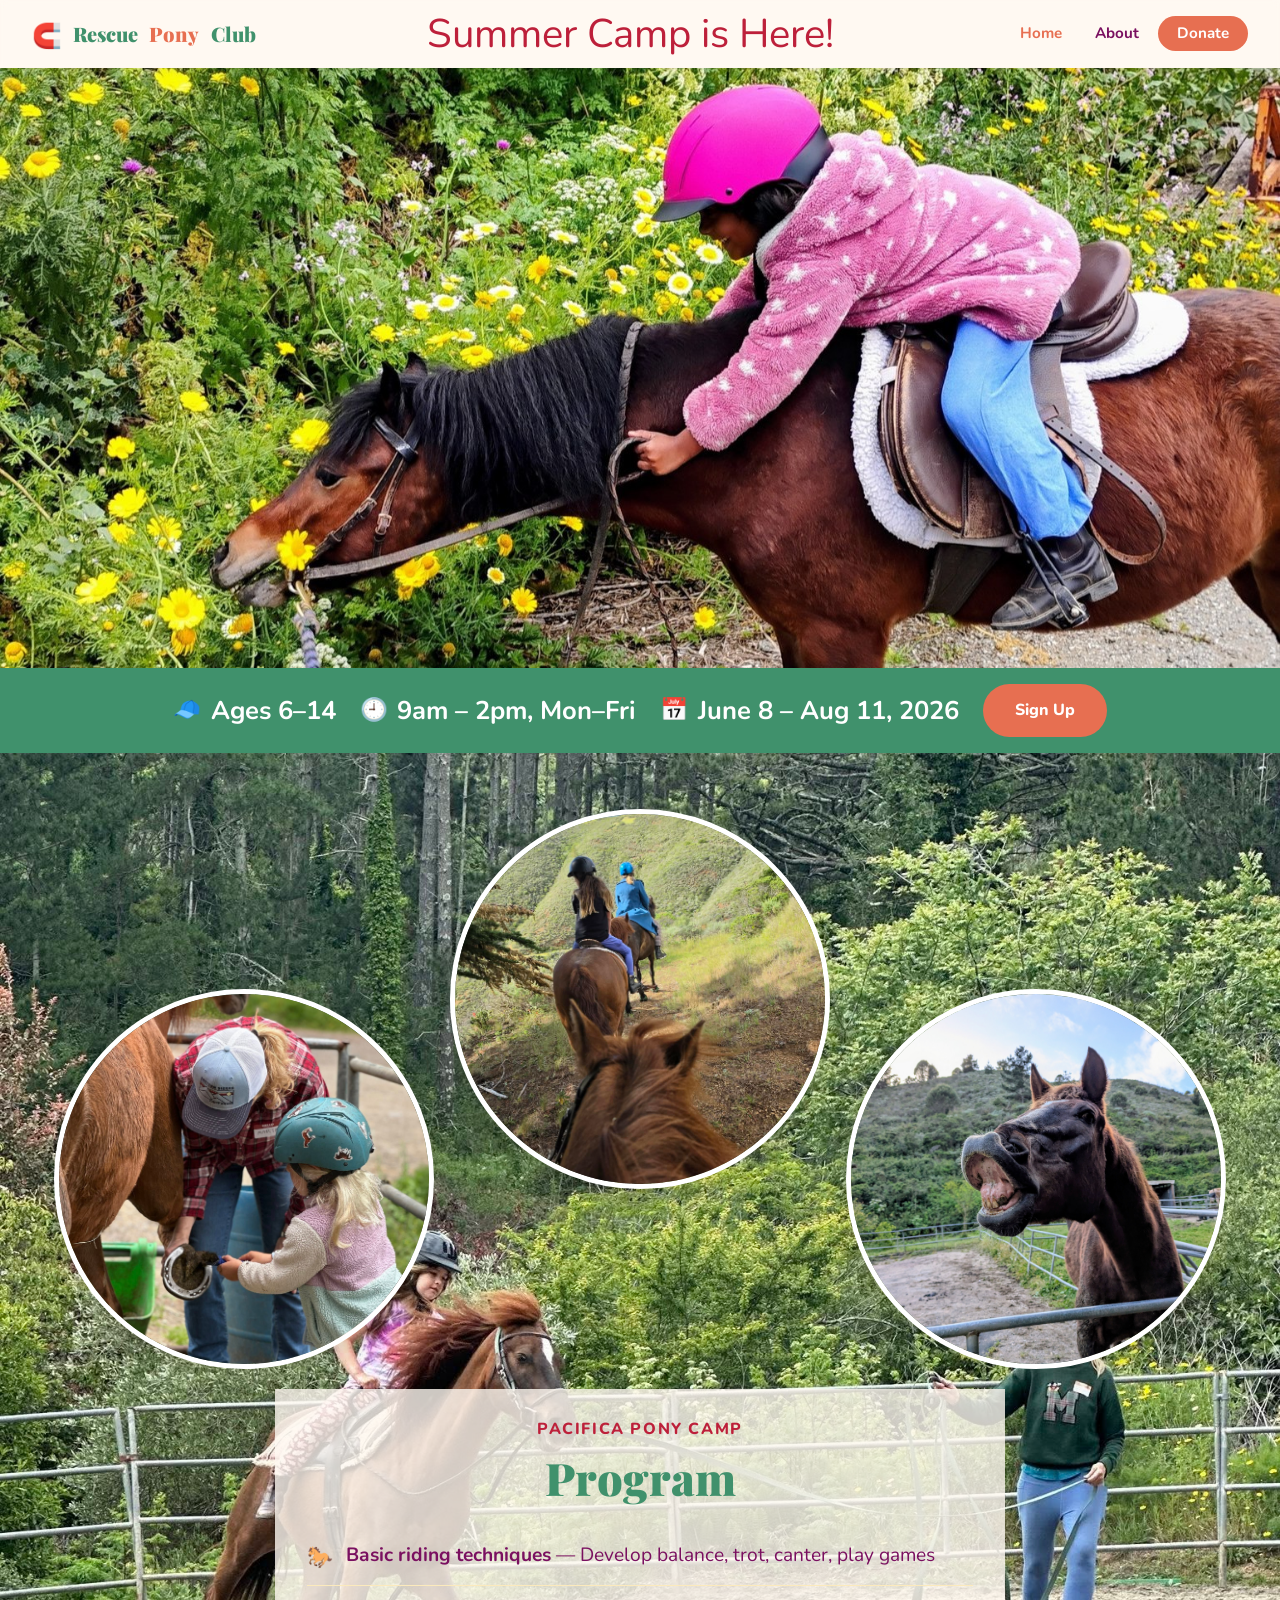
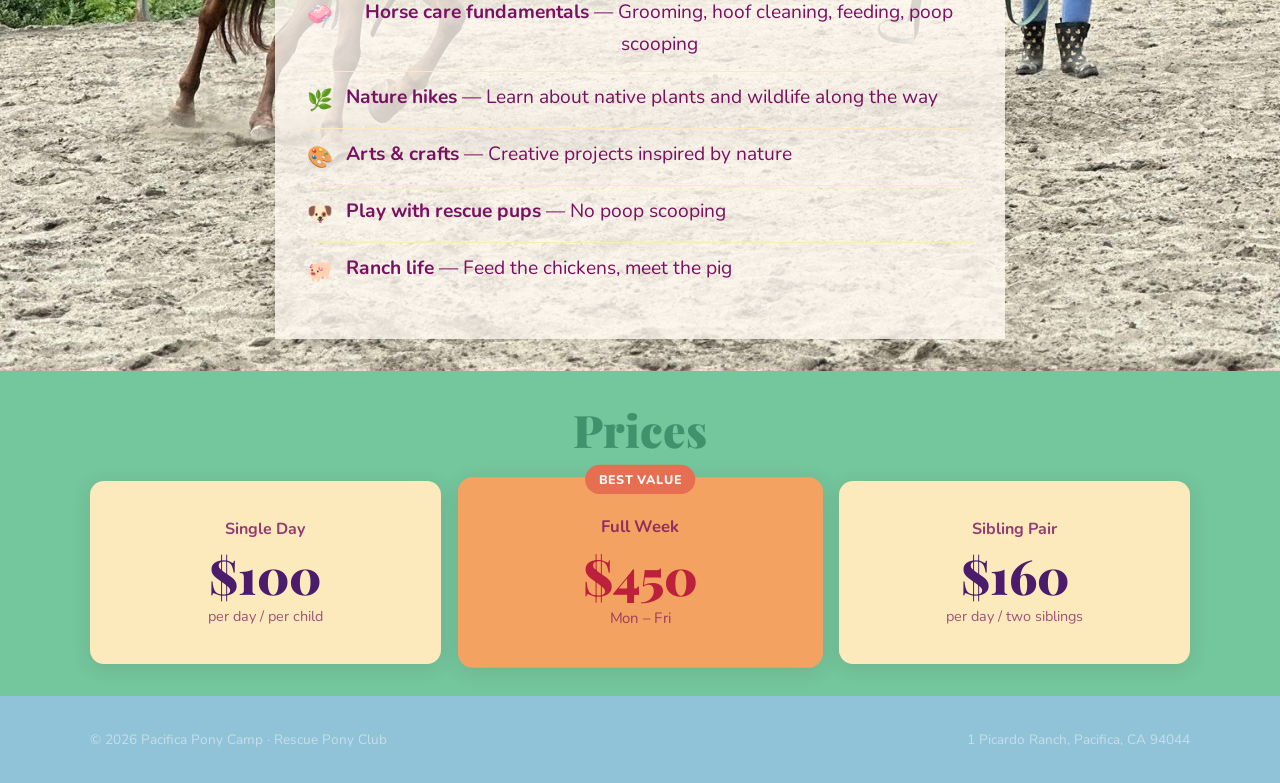
==== index.html @ 06ee873b "Initial commit — Pacifica Pony Camp 2026 website Static site with home, about, and sign-up pages. In" ====
<!DOCTYPE html>
<html lang="en">
<head>
  <meta charset="UTF-8" />
  <meta name="viewport" content="width=device-width, initial-scale=1.0" />
  <title>Pacifica Pony Camp — Summer 2026</title>
  <meta name="description" content="Pacifica Pony Camp offers weekly and daily summer horse camp for children ages 6–14 in Pacifica, CA. Riding, horse care, nature hikes, and ranch life. June 8 – August 11, 2026." />
  <link rel="icon" href="data:image/svg+xml,<svg xmlns='http://www.w3.org/2000/svg' viewBox='0 0 100 100'><text y='.9em' font-size='90'>🐴</text></svg>" />
  <link rel="stylesheet" href="css/styles.css" />
  <script type="application/ld+json">
  {
    "@context": "https://schema.org",
    "@type": "LocalBusiness",
    "name": "Pacifica Pony Camp",
    "description": "Summer horse camp for children ages 6–14 in Pacifica, CA. Riding, horse care, nature hikes, and ranch life. June–August 2026.",
    "telephone": "+14152613433",
    "email": "venablena@gmail.com",
    "priceRange": "$100–$450",
    "address": {
      "@type": "PostalAddress",
      "streetAddress": "1 Picardo Ranch",
      "addressLocality": "Pacifica",
      "addressRegion": "CA",
      "postalCode": "94044",
      "addressCountry": "US"
    },
    "openingHoursSpecification": {
      "@type": "OpeningHoursSpecification",
      "dayOfWeek": ["Monday","Tuesday","Wednesday","Thursday","Friday"],
      "opens": "09:00",
      "closes": "14:00"
    },
    "sameAs": "https://www.facebook.com/groups/rescueponyclub"
  }
  </script>
</head>
<body>

<!-- ── Navigation ── -->
<nav id="navbar">
  <a href="index.html" class="nav-logo">
    <span class="horseshoe">🧲</span>Rescue <span>Pony</span> Club
  </a>
  <span class="nav-tagline">Summer Camp is Here!</span>
  <button class="nav-toggle" id="navToggle" aria-label="Toggle menu">
    <span></span><span></span><span></span>
  </button>
  <ul class="nav-links" id="navLinks">
    <li><a href="index.html" class="active">Home</a></li>
    <li><a href="about.html">About</a></li>
    <li><a href="donations.html" class="btn-nav">Donate</a></li>
  </ul>
</nav>

<div class="minka-bg"></div>

<!-- ── Quick Info Bar ── -->
<div class="info-bar">
  <div class="info-bar-grid">
    <div class="info-item"><span class="info-icon">🧢</span> Ages 6–14</div>
    <div class="info-item"><span class="info-icon">🕘</span> 9am – 2pm, Mon–Fri</div>
    <div class="info-item"><span class="info-icon">📅</span> June 8 – Aug 11, 2026</div>
    <a href="signup.html" class="btn btn-primary">Sign Up</a>
  </div>
</div>

<div class="hero-bg">
  <!-- ── Photo Gallery ── -->
  <section>
    <div class="container">
      <h1 class="sr-only">Pacifica Pony Camp — Summer Horse Camp in Pacifica, CA</h1>
      <div class="arc-grid">
        <img src="images/hoofs_pony.jpg" alt="Child learning horse hoof care with instructor" class="bubble-img" />
        <img src="images/ponies_behind.jpg" alt="Trail ride through Pacifica hills" class="bubble-img" />
        <img src="images/silly_pony.jpg" alt="A friendly pony says hello" class="bubble-img" />
      </div>
    </div>
  </section>


  <!-- ── Program ── -->
  <section class="program-section" id="program">
    <div class="container">
        <span class="section-label">Pacifica Pony Camp</span>
        <h2 class="section-title">Program</h2>
        <ul class="activity-list">
          <li><span class="lic">🐎</span> <div><strong>Basic riding techniques</strong> — Develop balance, trot, canter, play games</div></li>
          <li><span class="lic">🧼</span> <div><strong>Horse care fundamentals</strong> — Grooming, hoof cleaning, feeding, poop scooping</div></li>
          <li><span class="lic">🌿</span> <div><strong>Nature hikes</strong> — Learn about native plants and wildlife along the way</div></li>
          <li><span class="lic">🎨</span> <div><strong>Arts &amp; crafts</strong> — Creative projects inspired by nature</div></li>
          <li><span class="lic">🐶</span> <div><strong>Play with rescue pups</strong> — No poop scooping</div></li>
          <li><span class="lic">🐖</span> <div><strong>Ranch life </strong> — Feed the chickens, meet the pig</div></li>
        </ul>
    </div>
  </section>
  </div>

</div>

<!-- ── Pricing ── -->
<section class="pricing-section" id="pricing">
  <div class="container">
    <div class="text-center">
      <h2 class="section-title">Prices</h2>
        <div class="pricing-grid">
          <a href="signup.html" class="price-card">
            <div class="price-label">Single Day</div>
            <div class="price-amount">$100</div>
            <div class="price-period">per day / per child</div>
          </a>
          <a href="signup.html" class="price-card featured">
            <div class="price-badge">Best Value</div>
            <div class="price-label">Full Week</div>
            <div class="price-amount">$450</div>
            <div class="price-period">Mon – Fri</div>
          </a>
          <a href="signup.html" class="price-card">
            <div class="price-label">Sibling Pair</div>
            <div class="price-amount">$160</div>
            <div class="price-period">per day / two siblings</div>
          </a>
        </div>
    </div>
  </div>
</section>

<!-- ── Footer ── -->
<footer>
  <div class="footer-bottom">
    <span>© 2026 Pacifica Pony Camp · Rescue Pony Club</span>
    <span>1 Picardo Ranch, Pacifica, CA 94044</span>
  </div>
</footer>

<script>
  const toggle = document.getElementById('navToggle');
  const links  = document.getElementById('navLinks');
  toggle.addEventListener('click', () => links.classList.toggle('open'));
</script>
<script src="js/donate-modal.js"></script>

</body>
</html>
---- css/styles.css ----
@import url('https://fonts.googleapis.com/css2?family=Playfair+Display:wght@400;700;900&family=Nunito:wght@400;600;700;800&display=swap');

/* ── Variables ── */
:root {
  --blue-dark: #232c80;
  --green-dark:   #4A1C6B;
  --green-mid:    #40916C;
  --green-light:  #74C69D;
  --gold:         #F4A261;
  --gold-light:   #FCEABC;
  --coral:        #E76F51;
  --cream:        #FFF9F2;
  --brown-dark:   #7A1060;
  --brown-mid:    #bd203a;
  --sky:          #90C2D8;
  --white:        #FFFFFF;
  --shadow:       0 4px 20px rgba(61,43,31,.12);
  --radius:       14px;
  --transition:   .25s ease;
}

/* ── Screen-reader only (visually hidden H1 for SEO) ── */
.sr-only {
  position: absolute;
  width: 1px; height: 1px;
  padding: 0; margin: -1px;
  overflow: hidden;
  clip: rect(0,0,0,0);
  white-space: nowrap;
  border: 0;
}

/* ── Reset ── */
*, *::before, *::after { box-sizing: border-box; margin: 0; padding: 0; }
html { scroll-behavior: smooth; }
body {
  font-family: 'Nunito', sans-serif;
  background: var(--cream);
  color: var(--brown-dark);
  line-height: 1.7;
}
img { display: block; max-width: 100%; }
a { color: inherit; text-decoration: none; }

/* ── Nav ── */
nav {
  position: fixed;
  top: 0; left: 0; right: 0;
  z-index: 100;
  backdrop-filter: blur(3px);
  padding: 0 2rem;
  display: flex;
  align-items: center;
  justify-content: space-between;
  height: 68px;
  box-shadow: 0 2px 12px rgba(61,43,31,.08);
}
.nav-logo {
  display: flex;
  align-items: center;
  gap: .7rem;
  font-family: 'Playfair Display', serif;
  font-weight: 900;
  font-size: 1.25rem;
  color: var(--green-mid);
  white-space: nowrap;
}
.nav-logo span { color: var(--coral); }
.nav-logo .horseshoe { font-size: 1.5rem; }
.nav-links {
  display: flex;
  gap: .25rem;
  list-style: none;
  align-items: center;
}
.nav-links a {
  padding: .45rem .9rem;
  border-radius: 8px;
  font-weight: 700;
  font-size: .95rem;
  color: var(--brown-dark);
  transition: background var(--transition), color var(--transition);
}
.nav-links a:hover,
.nav-links a.active {
  color: var(--coral);
}
.nav-links .btn-nav {
  background: var(--coral);
  color: var(--white);
  border-radius: 50px;
  padding: .45rem 1.2rem;
}
.nav-links .btn-nav:hover { background: var(--green-dark); }

.nav-links a.btn {
  padding: .8rem 2rem;
  border-radius: 50px;
  font-size: 1rem;
  font-weight: 800;
}

.nav-tagline {
  font-size: 2.5rem;
  color: var(--brown-mid);
}
@media (max-width: 640px) { .nav-tagline { display: none; } }

/* Mobile nav toggle */
.nav-toggle { display: none; cursor: pointer; flex-direction: column; gap: 5px; background: none; border: none; padding: 4px; }
.nav-toggle span { display: block; width: 26px; height: 3px; background: var(--brown-dark); border-radius: 3px; transition: var(--transition); }

/* ── Buttons ── */
.btn {
  display: inline-block;
  padding: .8rem 2rem;
  border-radius: 50px;
  font-family: 'Nunito', sans-serif;
  font-weight: 800;
  font-size: 1rem;
  cursor: pointer;
  transition: transform var(--transition), box-shadow var(--transition), background var(--transition);
  border: none;
}
.btn:hover { transform: translateY(-2px); box-shadow: 0 8px 24px rgba(0,0,0,.18); }
.btn-primary { background: var(--coral); color: var(--white); }
.btn-primary:hover { background: var(--blue-dark); color: var(--gold); }
.btn-secondary { background: var(--green-dark); color: var(--white); }
.btn-secondary:hover { background: var(--green-mid); }
.btn-outline {
  background: transparent;
  color: var(--white);
  border: 2.5px solid var(--white);
}
.btn-outline:hover { background: var(--white); color: var(--green-dark); }
.btn-gold { background: var(--gold); color: var(--brown-dark); }
.btn-gold:hover { background: #e08c4a; color: var(--white); }

/* ── Section base ── */
section { padding: 2rem; }
.container { max-width: 1100px; margin: 0 auto; }
.section-label {
  display: inline-block;
  color: var(--brown-mid);
  font-weight: 800;
  font-size: 1rem;
  letter-spacing: .1em;
  text-transform: uppercase;
  padding: .35rem .9rem;
  border-radius: 50px;
}
.section-title {
  font-family: 'Playfair Display', serif;
  font-size: clamp(2rem, 4vw, 2.8rem);
  font-weight: 900;
  color: var(--green-mid);
  line-height: 1.2;
  margin-bottom: 1rem;
}
.section-sub {
  font-size: 1.1rem;
  color: var(--brown-mid);
  max-width: 600px;
  margin-bottom: 2.5rem;
}
.text-center { text-align: center; }
.text-center .section-sub { margin-left: auto; margin-right: auto; }

/* ── Bubble Images ── */
.bubble-img {
  width: 220px;
  height: 220px;
  border-radius: 50%;
  object-fit: cover;
  flex-shrink: 0;
  border: 5px solid var(--white);
  box-shadow: 0 8px 28px rgba(61,43,31,.2);
  transition: transform .3s ease, box-shadow .3s ease;
}
.bubble-img:hover {
  transform: scale(1.1);
  box-shadow: 0 16px 40px rgba(61,43,31,.28);
}

/* ── Quick Info Bar ── */
.info-bar {
  background: var(--green-mid);
  color: var(--white);
  padding: 1rem;
}
.info-bar-grid {
  display: flex;
  flex-wrap: wrap;
  gap: 1.5rem;
  justify-content: center;
  align-items: center;
  max-width: 1100px;
  margin: 0 auto;
}
.info-item {
  display: flex;
  align-items: center;
  gap: .6rem;
  font-weight: 700;
  font-size: 1.6rem;
}
.info-icon { font-size: 1.4rem; }

/* ── Feature Cards ── */
.features-grid {
  display: grid;
  grid-template-columns: repeat(auto-fit, minmax(240px, 1fr));
  gap: 1.5rem;
  margin-top: 2.5rem;
}
.feature-card {
  background: var(--white);
  border-radius: var(--radius);
  padding: 2rem 1.5rem;
  box-shadow: var(--shadow);
  border-top: 4px solid var(--green-light);
  transition: transform var(--transition), box-shadow var(--transition);
}
.feature-card:hover { transform: translateY(-6px); box-shadow: 0 12px 36px rgba(61,43,31,.15); }
.feature-icon { font-size: 2.4rem; margin-bottom: 1rem; }
.feature-card h3 {
  font-family: 'Playfair Display', serif;
  font-size: 1.2rem;
  color: var(--green-dark);
  margin-bottom: .5rem;
}
.feature-card p { font-size: .95rem; color: var(--brown-mid); }

/* ── Pricing ── */
.pricing-section { background: var(--green-light); }
.pricing-grid {
  display: grid;
  grid-template-columns: repeat(auto-fit, minmax(220px, 1fr));
  gap: 1.5rem;
  margin-top: 1.5rem;
}
.price-card {
  display: block;
  background: var(--gold-light);
  border-radius: var(--radius);
  padding: 2.2rem 1.8rem;
  text-align: center;
  box-shadow: var(--shadow);
  position: relative;
  transition: transform var(--transition), box-shadow var(--transition);
  cursor: pointer;
}
.price-card:hover { transform: translateY(-4px); box-shadow: 0 12px 36px rgba(61,43,31,.2); }
.price-card.featured {
  background: var(--gold);
  color: var(--brown-dark);
  transform: scale(1.04);
}
.price-card.featured:hover { transform: scale(1.04) translateY(-4px); }
.price-badge {
  position: absolute;
  top: -12px; left: 50%;
  transform: translateX(-50%);
  background: var(--coral);
  color: var(--white);
  font-size: .75rem;
  font-weight: 800;
  text-transform: uppercase;
  letter-spacing: .05em;
  padding: .25rem .8rem;
  border-radius: 50px;
}
.price-label { font-weight: 700; font-size: 1rem; margin-bottom: .5rem; opacity: .8; }
.price-amount {
  font-family: 'Playfair Display', serif;
  font-size: 3rem;
  font-weight: 900;
  line-height: 1;
  color: var(--green-dark);
}
.price-card.featured .price-amount { color: var(--brown-mid); }
.price-period { font-size: .9rem; opacity: .7; margin-top: .3rem; }
.price-desc { font-size: .9rem; margin-top: 1rem; opacity: .8; }

/* ── Two-col layout ── */
.two-col {
  display: grid;
  grid-template-columns: 1fr 1fr;
  gap: 3.5rem;
  align-items: center;
}
.two-col.reverse .col-img { order: -1; }
.col-img { border-radius: var(--radius); overflow: hidden; box-shadow: 0 8px 32px rgba(0,0,0,.3); }
.col-img img { width: 100%; height: auto; aspect-ratio: 1 / 1; object-fit: cover; object-position: top; }

/* ── Activity list ── */
.activity-list { list-style: none; margin: 1.5rem 0 2rem; }
.activity-list li {
  display: flex;
  align-items: flex-start;
  gap: .8rem;
  padding: .6rem 0;
  border-bottom: 1px solid var(--gold-light);
  font-size: 1.2rem;
}
.activity-list li:last-child { border-bottom: none; }
.activity-list .lic { font-size: 1.3rem; flex-shrink: 0; margin-top: .1rem; }

/* ── Schedule ── */
.schedule-grid {
  display: grid;
  gap: 1rem;
  margin-top: 2rem;
}
.sched-row {
  display: grid;
  grid-template-columns: 130px 1fr;
  gap: 1rem;
  align-items: center;
  background: var(--white);
  border-radius: 10px;
  padding: 1rem 1.4rem;
  box-shadow: 0 2px 8px rgba(61,43,31,.08);
}
.sched-time {
  font-weight: 800;
  color: var(--green-dark);
  font-size: .95rem;
}
.sched-activity { font-size: .98rem; }
.sched-icon { margin-right: .4rem; }

/* ── Instructor ── */
.instructor-section {
  background:#90C2D8;
}

.instructor-section h2 {
 color:var(--coral);
}

.instructor-card {
  display: grid;
  grid-template-columns: 340px 1fr;
  gap: 3rem;
  align-items: center;
  max-width: 900px;
  margin: 0 auto;
}

.instructor-photo {
  border-radius: var(--radius);
  overflow: hidden;
  box-shadow: 0 8px 32px rgba(0,0,0,.3);
}
.instructor-photo img { width: 100%; height: auto; aspect-ratio: 1 / 1; object-fit: cover; object-position: top; }
.instructor-info h2 {
  font-family: 'Playfair Display', serif;
  font-size: 2.4rem;
  font-weight: 900;
  margin-bottom: .3rem;
}
.instructor-info .title { font-size: 1rem; opacity: .8; margin-bottom: 1.5rem; font-weight: 600; }
.instructor-info p { opacity: .9; margin-bottom: 1rem; }

/* ── Form ── */
.form-section { padding: 5rem 2rem; }
.signup-form {
  max-width: 680px;
  margin: 2.5rem auto 0;
  background: var(--white);
  border-radius: var(--radius);
  padding: 2.5rem;
  box-shadow: var(--shadow);
}
.form-row {
  display: grid;
  grid-template-columns: 1fr 1fr;
  gap: 1rem;
}
.form-group { margin-bottom: 1.2rem; }
.form-group label {
  display: block;
  font-weight: 700;
  font-size: .9rem;
  margin-bottom: .4rem;
  color: var(--brown-dark);
}
.form-group input,
.form-group select,
.form-group textarea {
  width: 100%;
  padding: .75rem 1rem;
  border: 2px solid #e0d8cc;
  border-radius: 8px;
  font-family: 'Nunito', sans-serif;
  font-size: .98rem;
  color: var(--brown-dark);
  background: var(--cream);
  transition: border-color var(--transition);
}
.form-group input:focus,
.form-group select:focus,
.form-group textarea:focus {
  outline: none;
  border-color: var(--green-mid);
}
.form-group textarea { resize: vertical; min-height: 100px; }
.form-submit { margin-top: 1.5rem; text-align: center; }
.form-note { font-size: .85rem; color: var(--brown-mid); margin-top: .8rem; }

/* ── Page hero (inner pages) ── */
.page-hero {
  background: linear-gradient(135deg, var(--green-dark), var(--green-mid));
  color: var(--white);
  text-align: center;
  padding: 7rem 2rem 4rem;
  margin-top: 68px;
}
.page-hero h1 {
  font-family: 'Playfair Display', serif;
  font-size: clamp(2.2rem, 5vw, 3.5rem);
  font-weight: 900;
  margin-bottom: .8rem;
}
.page-hero p { font-size: 1.15rem; opacity: .9; max-width: 600px; margin: 0 auto; }

/* ── CTA Banner ── */
.cta-banner {
  background: var(--coral);
  color: var(--white);
  text-align: center;
  padding: 3.5rem 2rem;
}
.cta-banner h2 {
  font-family: 'Playfair Display', serif;
  font-size: clamp(1.8rem, 4vw, 2.8rem);
  font-weight: 900;
  margin-bottom: 1rem;
}
.cta-banner p { font-size: 1.05rem; opacity: .9; margin-bottom: 2rem; }
.cta-buttons { display: flex; gap: 1rem; justify-content: center; flex-wrap: wrap; }

/* ── Footer ── */
footer {
  background: var(--sky);
  color: rgba(255,255,255,.8);
  padding: 2rem 1.5rem;
}
.footer-grid {
  display: grid;
  grid-template-columns: 2fr 1fr 1fr;
  gap: 3rem;
  max-width: 1100px;
  margin: 0 auto 2rem;
}
.footer-brand .nav-logo { margin-bottom: 1rem; color: var(--white); }
.footer-brand p { font-size: .92rem; opacity: .75; max-width: 260px; }
.footer-col h4 {
  font-weight: 800;
  color: var(--gold);
  margin-bottom: 1rem;
  font-size: .95rem;
  text-transform: uppercase;
  letter-spacing: .06em;
}
.footer-col ul { list-style: none; }
.footer-col ul li { margin-bottom: .6rem; }
.footer-col ul li a { font-size: .92rem; opacity: .75; transition: opacity var(--transition); }
.footer-col ul li a:hover { opacity: 1; }
.footer-bottom {
  max-width: 1100px;
  margin: 0 auto;
  display: flex;
  justify-content: space-between;
  align-items: center;
  font-size: .85rem;
  opacity: .6;
  flex-wrap: wrap;
  gap: .5rem;
}
.social-links { display: flex; gap: .8rem; }
.social-links a {
  display: inline-flex;
  align-items: center;
  justify-content: center;
  width: 36px; height: 36px;
  background: rgba(255,255,255,.1);
  border-radius: 8px;
  font-size: 1.1rem;
  opacity: .8;
  transition: background var(--transition), opacity var(--transition);
}
.social-links a:hover { background: var(--green-mid); opacity: 1; }

/* ── Responsive ── */
@media (max-width: 900px) {
  .two-col { grid-template-columns: 1fr; gap: 2rem; }
  .two-col.reverse .col-img { order: 0; }
  .instructor-card { grid-template-columns: 1fr; }
  .footer-grid { grid-template-columns: 1fr 1fr; }
}
@media (max-width: 640px) {
  nav { padding: 0 1rem; }
  .nav-links { display: none; flex-direction: column; position: fixed; top: 68px; left: 0; right: 0; background: var(--cream); padding: 1.5rem; gap: .5rem; border-bottom: 2px solid var(--gold-light); box-shadow: var(--shadow); }
  .nav-links.open { display: flex; }
  .nav-toggle { display: flex; }
  .form-row { grid-template-columns: 1fr; }
  .footer-grid { grid-template-columns: 1fr; gap: 2rem; }
  .pricing-grid { grid-template-columns: 1fr; }
  .price-card.featured { transform: none; }
  section { padding: 3.5rem 1.2rem; }
  .arc-grid { flex-wrap: wrap; padding-bottom: 2rem; gap: 1.2rem; margin-bottom: 0; }
  .arc-grid .bubble-img { width: 200px; height: 200px; transform: none; }
  .arc-grid .bubble-img:nth-child(n+2) { display: none; }
  .arc-grid .bubble-img:hover { transform: scale(1.07); }
  .arc-label { max-width: 90vw; margin-top: 1rem; }
}

/* ── Arc Photo Gallery ── */
.arc-grid {
  display: flex;
  justify-content: center;
  align-items: flex-start;
  gap: 1rem;
  padding: 1.5rem 0 5.5rem;
}
.arc-grid .bubble-img { width: 380px; height: 380px; --arc-y: 0px; transform: translateY(var(--arc-y)); }
.arc-grid .bubble-img:nth-child(1) { --arc-y: 180px; }
.arc-grid .bubble-img:nth-child(2) { --arc-y: 0px; }
.arc-grid .bubble-img:nth-child(3) { --arc-y: 180px; }
.arc-grid .bubble-img:hover { transform: translateY(calc(var(--arc-y) - 6px)) scale(1.08); box-shadow: 0 16px 40px rgba(61,43,31,.28); }

/* ── Arc Label (SVG text path) ── */
.arc-label {
  display: block;
  width: 100%;
  max-width: 640px;
  margin: -100px auto 0;
  overflow: visible;
}

/* ── Donate Modal ── */
.modal-backdrop {
  display: none;
  position: fixed;
  inset: 0;
  background: rgba(0,0,0,.55);
  z-index: 200;
  align-items: center;
  justify-content: center;
  padding: 1rem;
}
.modal-backdrop.open { display: flex; }
.modal {
  background: var(--white);
  border-radius: var(--radius);
  padding: 2.5rem;
  max-width: 440px;
  width: 100%;
  text-align: center;
  box-shadow: 0 24px 64px rgba(0,0,0,.3);
  position: relative;
  animation: modal-in .2s ease;
}
@keyframes modal-in {
  from { opacity: 0; transform: scale(.94); }
  to   { opacity: 1; transform: scale(1); }
}
.modal-close {
  position: absolute;
  top: .8rem; right: 1rem;
  background: none;
  border: none;
  font-size: 1.4rem;
  cursor: pointer;
  color: var(--brown-mid);
  line-height: 1;
  padding: .2rem;
}
.modal-close:hover { color: var(--brown-dark); }
.modal h2 {
  font-family: 'Playfair Display', serif;
  color: var(--green-dark);
  font-size: 1.7rem;
  margin-bottom: .5rem;
}
.modal > p { color: var(--brown-mid); font-size: .98rem; margin-bottom: 1.5rem; }
.modal-hints {
  display: flex;
  justify-content: center;
  gap: .7rem;
  flex-wrap: wrap;
  margin-bottom: 1.8rem;
}
.modal-hint {
  font-size: .8rem;
  color: var(--brown-mid);
  background: var(--gold-light);
  border-radius: 8px;
  padding: .3rem .65rem;
  font-weight: 700;
}
.btn-paypal {
  background: #0070ba;
  color: var(--white);
  display: inline-block;
  padding: .85rem 2rem;
  border-radius: 50px;
  font-weight: 800;
  font-size: 1rem;
  letter-spacing: .02em;
  transition: background var(--transition), transform var(--transition);
}
.btn-paypal:hover { background: #005ea6; transform: translateY(-2px); }
.modal-footer-note {
  font-size: .8rem;
  color: var(--brown-mid);
  margin-top: 1.2rem;
  margin-bottom: 0;
}
.modal-footer-note a { color: var(--green-dark); font-weight: 700; }

.program-section {
  text-align: center;
  font-size: 2rem;
  margin-top: 2rem;
  .container {
    margin-top: 1rem;
    width: 60%;
    background: rgba(255,249,242,.80);
    padding: 0.5rem 2rem;
  }
}

.index-banner {
  color: var(--brown-mid);
  text-align: center;
}

/* ── Index page backgrounds ── */
.hero-bg {
  background-image: url('../images/Klara_pony.jpg');
  background-size: cover;
  background-position: center 30%;
  background-repeat: no-repeat;
}
.minka-bg {
  margin-top: 68px;
  background-image: url('../images/minka_on_scooter_background.jpg');
  background-size: cover;
  background-position: center 30%;
  background-repeat: no-repeat;
  height: 600px;
}

/* ── About page sections ── */
.section-gold { background: var(--gold-light); }
.section-gold .features-grid { margin-top: 2rem; }
.section-stalls {
  background-image: linear-gradient(rgba(0,0,0,0.35), rgba(0,0,0,0.35)), url('../images/stalls_less_tall.jpg');
  background-size: cover;
  background-position: center 60%;
  background-repeat: no-repeat;
  .text-center { margin-bottom: 2rem; }
  .section-label { color: #F4A261; }
  .section-title { color: #FCEABC; text-shadow: 0 2px 8px rgba(0,0,0,.4); }
}

.map-wrapper { display: flex; justify-content: center; }
.map-wrapper iframe { border: 0; border-radius: 14px; box-shadow: 0 8px 32px rgba(0,0,0,.4); }
.provided-note { text-align: center; margin-top: 2rem; color: var(--brown-mid); }

/* ── Google Form embed ── */
.gform-embed {
  display: block;
  width: 100%;
  max-width: 760px;
  min-height: 900px;
  border: none;
  margin: 2rem auto 0;
}

/* ── Signup page ── */
.footer-brand .nav-logo span { color: var(--gold); }
.footer-brand .social-links { margin-top: 1rem; }
.btn-submit { font-size: 1.1rem; padding: 1rem 2.5rem; }
#notes { min-height: 80px; }
.from-group p { font-size: 1.05rem; color: var(--brown-mid); margin-bottom: 1rem; }
.from-group span { font-size: 1.1rem; }
.required-note-mb { margin-bottom: .8rem; }
.success-sub { margin-top: .6rem; font-size: .95rem; opacity: .9; }
.success-fine { margin-top: 1rem; font-size: .9rem; opacity: .85; }
.success-msg a { color: var(--gold); }

/* ── Week / Day picker ── */
.week-grid {
  display: grid;
  grid-template-columns: repeat(auto-fit, minmax(180px, 1fr));
  gap: .8rem;
  margin: 1rem 0 1.5rem;
}
.week-option { position: relative; }
.week-option input[type="checkbox"] {
  position: absolute;
  opacity: 0;
  width: 0;
  height: 0;
}
.week-option label {
  display: block;
  border: 2px solid #e0d8cc;
  border-radius: 10px;
  padding: .9rem 1rem;
  cursor: pointer;
  text-align: center;
  font-weight: 700;
  font-size: .92rem;
  transition: all .2s;
  background: var(--cream);
}
.week-option label .wdate {
  display: block;
  font-size: .8rem;
  font-weight: 600;
  color: var(--brown-mid);
  margin-top: .2rem;
}
.week-option input:checked + label {
  background: var(--green-dark);
  border-color: var(--green-dark);
  color: var(--white);
}
.week-option input:checked + label .wdate { color: rgba(255,255,255,.75); }
.week-option label:hover { border-color: var(--green-mid); }
.price-summary {
  background: var(--gold-light);
  border-radius: 10px;
  padding: 1.2rem 1.5rem;
  margin: 1.5rem 0;
  font-weight: 700;
}
.price-summary strong { color: var(--green-dark); }
.required-note { font-size: .82rem; color: var(--brown-mid); margin-top: .3rem; }
.form-section-heading {
  font-family: 'Playfair Display', serif;
  font-size: 1.2rem;
  color: var(--green-dark);
  font-weight: 700;
  margin: 2rem 0 .8rem;
  padding-bottom: .4rem;
  border-bottom: 2px solid var(--gold-light);
}
.success-msg {
  display: none;
  background: var(--green-dark);
  color: var(--white);
  border-radius: var(--radius);
  padding: 2rem;
  text-align: center;
  margin-top: 1.5rem;
}
.success-msg h3 {
  font-family: 'Playfair Display', serif;
  font-size: 1.5rem;
  margin-bottom: .5rem;
}
.reg-type-heading {
  font-size: .82rem;
  font-weight: 700;
  text-transform: uppercase;
  letter-spacing: .06em;
  color: var(--brown-mid);
  margin: 1.4rem 0 .4rem;
}
.day-picker {
  overflow-x: auto;
  margin: .5rem 0 1.5rem;
}
.day-picker-table {
  width: 100%;
  border-collapse: separate;
  border-spacing: .3rem .3rem;
  min-width: 340px;
}
.day-picker-table thead th {
  font-size: .78rem;
  font-weight: 700;
  color: var(--brown-mid);
  text-align: center;
  padding: .2rem .1rem;
}
.day-picker-table .day-week-col { text-align: left; min-width: 5.5rem; }
.day-row-label {
  font-size: .8rem;
  font-weight: 700;
  color: var(--green-dark);
  white-space: nowrap;
  padding-right: .4rem;
}
.day-row-label .wdate {
  display: block;
  font-size: .7rem;
  font-weight: 400;
  color: var(--brown-mid);
}
.day-cell {
  position: relative;
  text-align: center;
}
.day-cell input[type="checkbox"] {
  position: absolute;
  opacity: 0;
  width: 0;
  height: 0;
}
.day-cell label {
  display: flex;
  align-items: center;
  justify-content: center;
  width: 2.4rem;
  height: 2.4rem;
  margin: 0 auto;
  border: 2px solid #e0d8cc;
  border-radius: 8px;
  cursor: pointer;
  font-size: .8rem;
  font-weight: 700;
  background: var(--cream);
  transition: all .2s;
}
.day-cell input:checked + label {
  background: var(--green-dark);
  border-color: var(--green-dark);
  color: var(--white);
}
.day-cell label:hover { border-color: var(--green-mid); }
.day-cell.na label {
  opacity: .25;
  pointer-events: none;
}
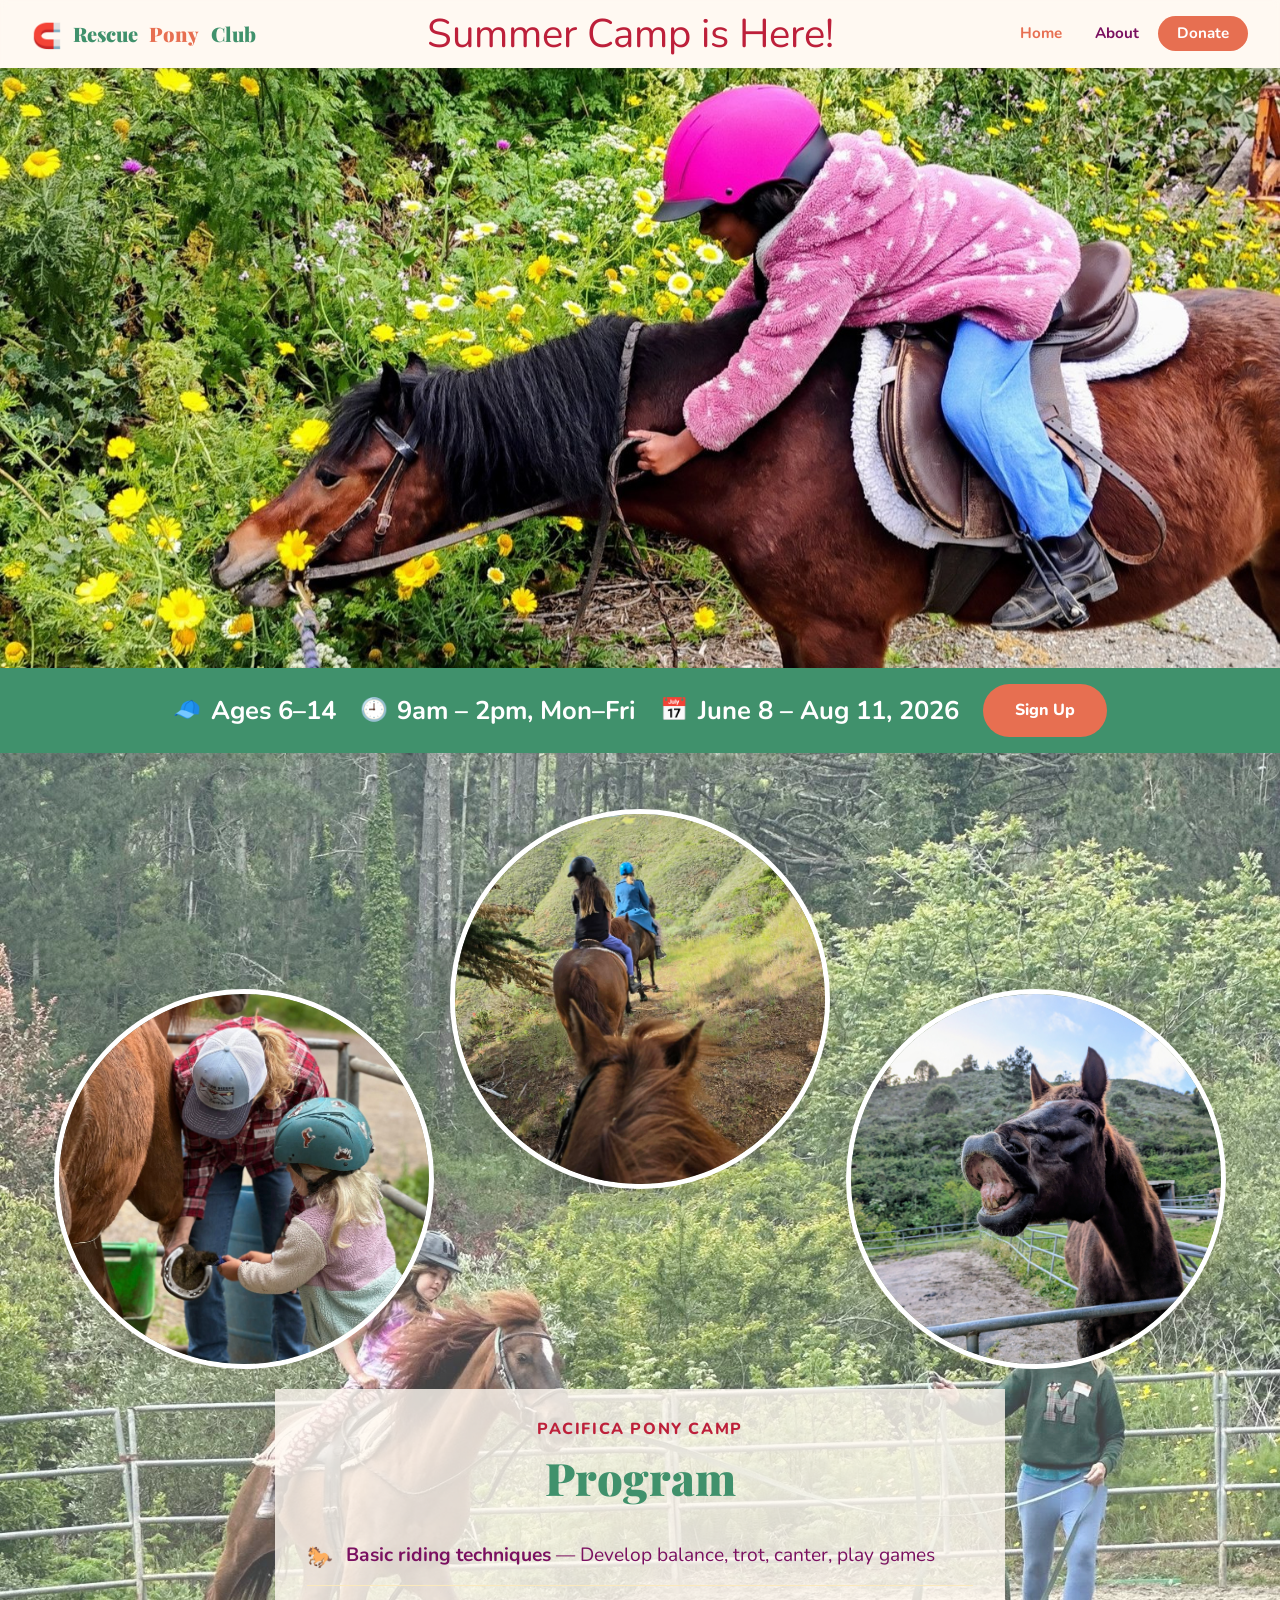
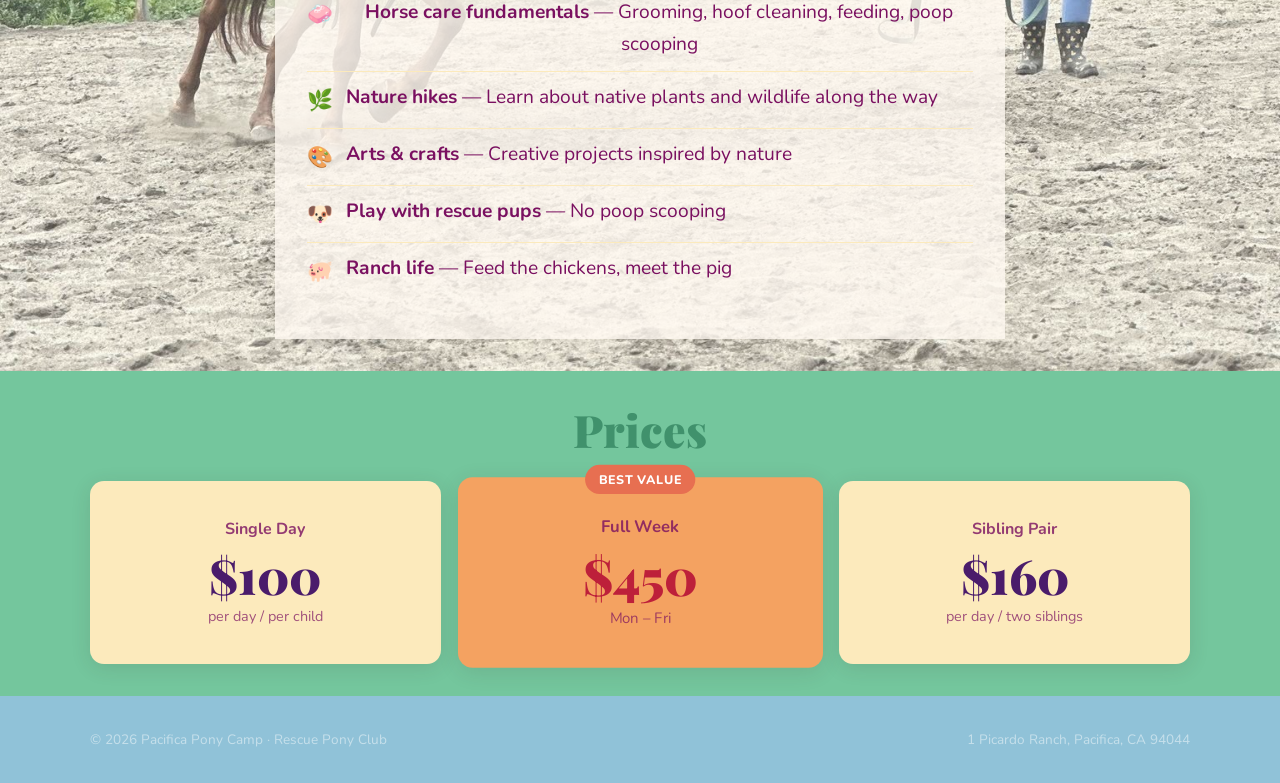
==== commit 06ca8210: "Add site URL to JSON-LD schema Co-Authored-By: Claude Sonnet 4.6 <noreply@anthropic.com>" ====
--- a/index.html
+++ b/index.html
@@ -11,6 +11,7 @@
   {
     "@context": "https://schema.org",
     "@type": "LocalBusiness",
+    "url": "https://rescuepony.club",
     "name": "Pacifica Pony Camp",
     "description": "Summer horse camp for children ages 6–14 in Pacifica, CA. Riding, horse care, nature hikes, and ranch life. June–August 2026.",
     "telephone": "+14152613433",
--- a/css/styles.css
+++ b/css/styles.css
@@ -332,6 +332,7 @@
 
 /* ── Instructor ── */
 .instructor-section {
+  margin-top: 68px;
   background:#90C2D8;
 }
 
@@ -640,7 +641,7 @@
 
 /* ── Index page backgrounds ── */
 .hero-bg {
-  background-image: url('../images/Klara_pony.jpg');
+  background-image: linear-gradient(rgba(255,255,255,0.25), rgba(255,255,255,0.25)), url('../images/Klara_pony.jpg');
   background-size: cover;
   background-position: center 30%;
   background-repeat: no-repeat;
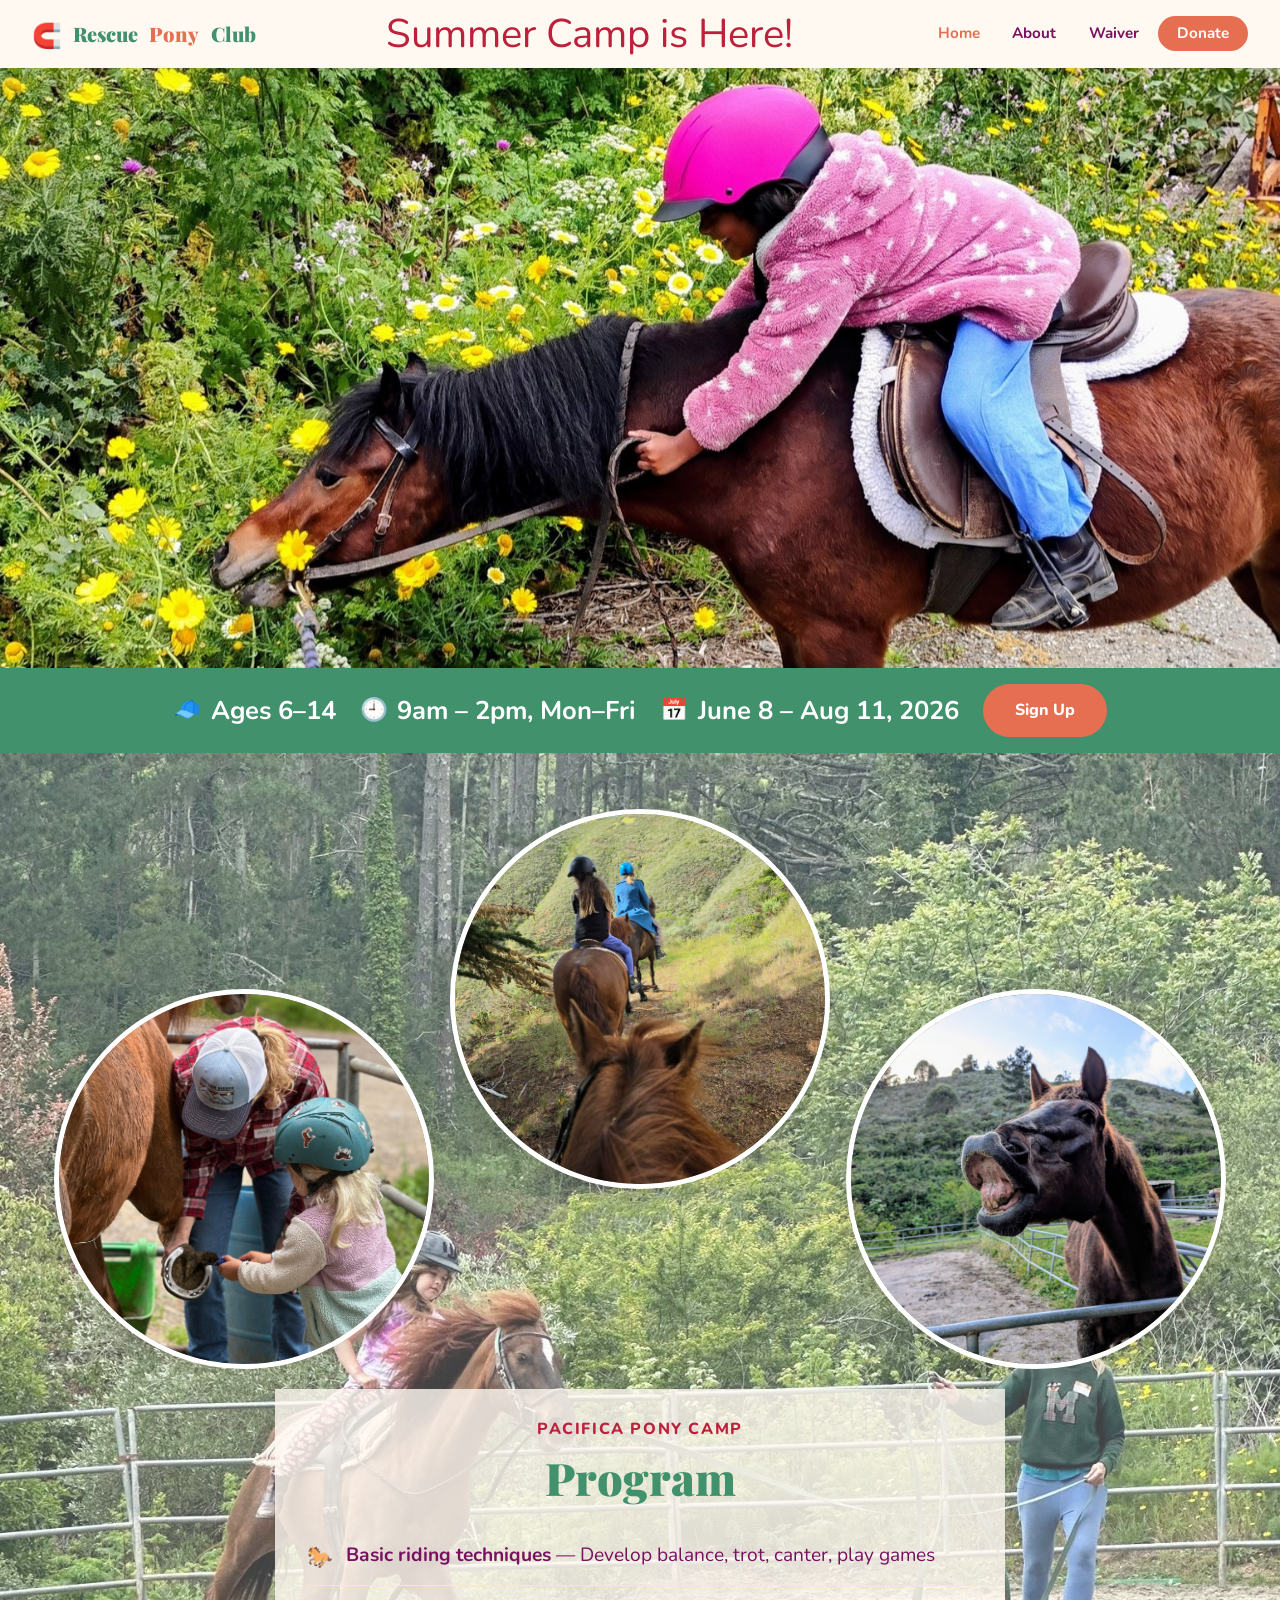
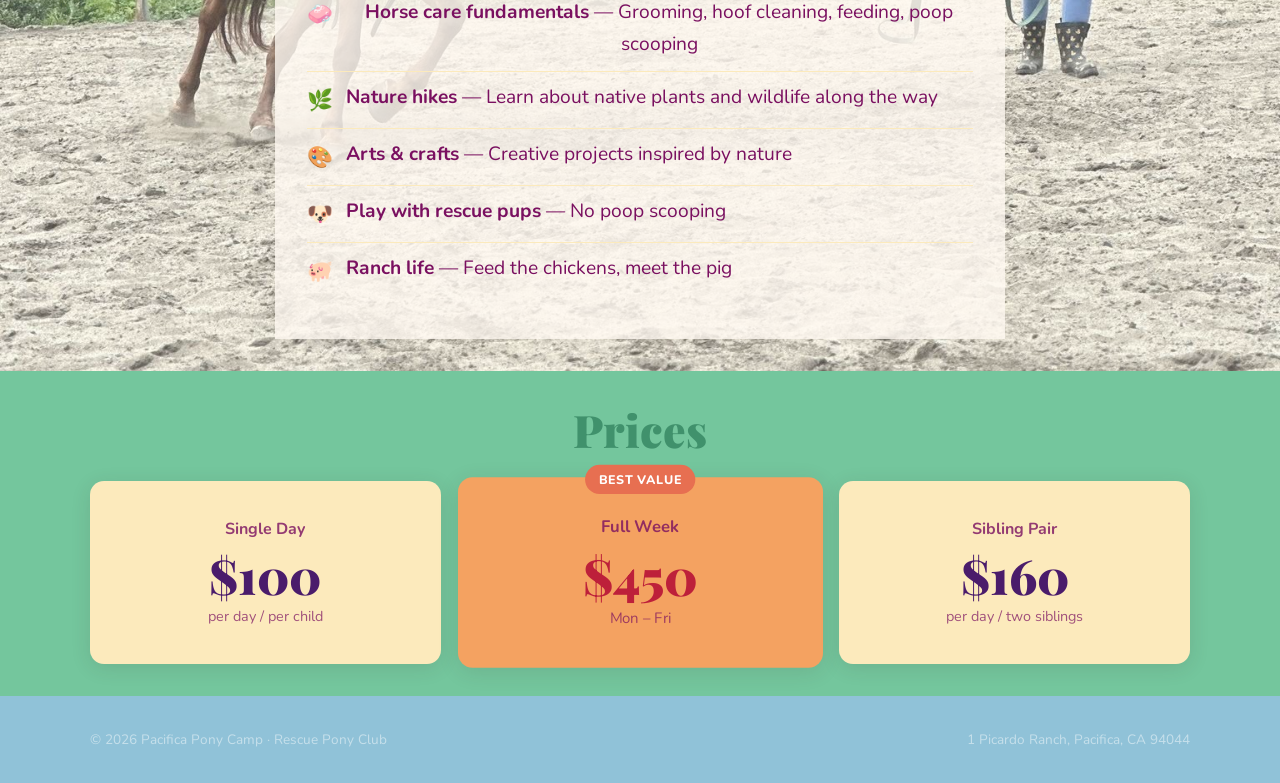
==== commit e5102e0e: "update donations link, add waiver" ====
--- a/index.html
+++ b/index.html
@@ -49,6 +49,7 @@
   <ul class="nav-links" id="navLinks">
     <li><a href="index.html" class="active">Home</a></li>
     <li><a href="about.html">About</a></li>
+    <li><a href="https://docs.google.com/forms/d/e/1FAIpQLSewLi5w3IQIpSC8Ynhyxht-k3uTDrEnzx1wCYWx3glM-FnSww/viewform" target="_blank" rel="noopener">Waiver</a></li>
     <li><a href="donations.html" class="btn-nav">Donate</a></li>
   </ul>
 </nav>
@@ -67,7 +68,7 @@
 
 <div class="hero-bg">
   <!-- ── Photo Gallery ── -->
-  <section>
+  <section class="arc-grid-section" id="arc-grid">
     <div class="container">
       <h1 class="sr-only">Pacifica Pony Camp — Summer Horse Camp in Pacifica, CA</h1>
       <div class="arc-grid">
--- a/css/styles.css
+++ b/css/styles.css
@@ -104,6 +104,7 @@
   font-size: 2.5rem;
   color: var(--brown-mid);
 }
+@media (max-width: 900px) { .nav-tagline { font-size: 1.5rem; } }
 @media (max-width: 640px) { .nav-tagline { display: none; } }
 
 /* Mobile nav toggle */
@@ -510,9 +511,15 @@
   .footer-grid { grid-template-columns: 1fr; gap: 2rem; }
   .pricing-grid { grid-template-columns: 1fr; }
   .price-card.featured { transform: none; }
-  section { padding: 3.5rem 1.2rem; }
-  .arc-grid { flex-wrap: wrap; padding-bottom: 2rem; gap: 1.2rem; margin-bottom: 0; }
+  section { padding: 2rem 1.2rem; }
+  .program-section {
+    padding: 0;
+    .container { width: 100% !important; } 
+  }
+  .arc-grid-section { padding-bottom: 0; }
+  .arc-grid { flex-wrap: wrap; padding-top: 0 !important; padding-bottom: 0 !important; gap: 1.2rem !important; margin-bottom: 0; }
   .arc-grid .bubble-img { width: 200px; height: 200px; transform: none; }
+  .arc-grid .bubble-img:nth-child(1) { --arc-y: 0px !important; }
   .arc-grid .bubble-img:nth-child(n+2) { display: none; }
   .arc-grid .bubble-img:hover { transform: scale(1.07); }
   .arc-label { max-width: 90vw; margin-top: 1rem; }
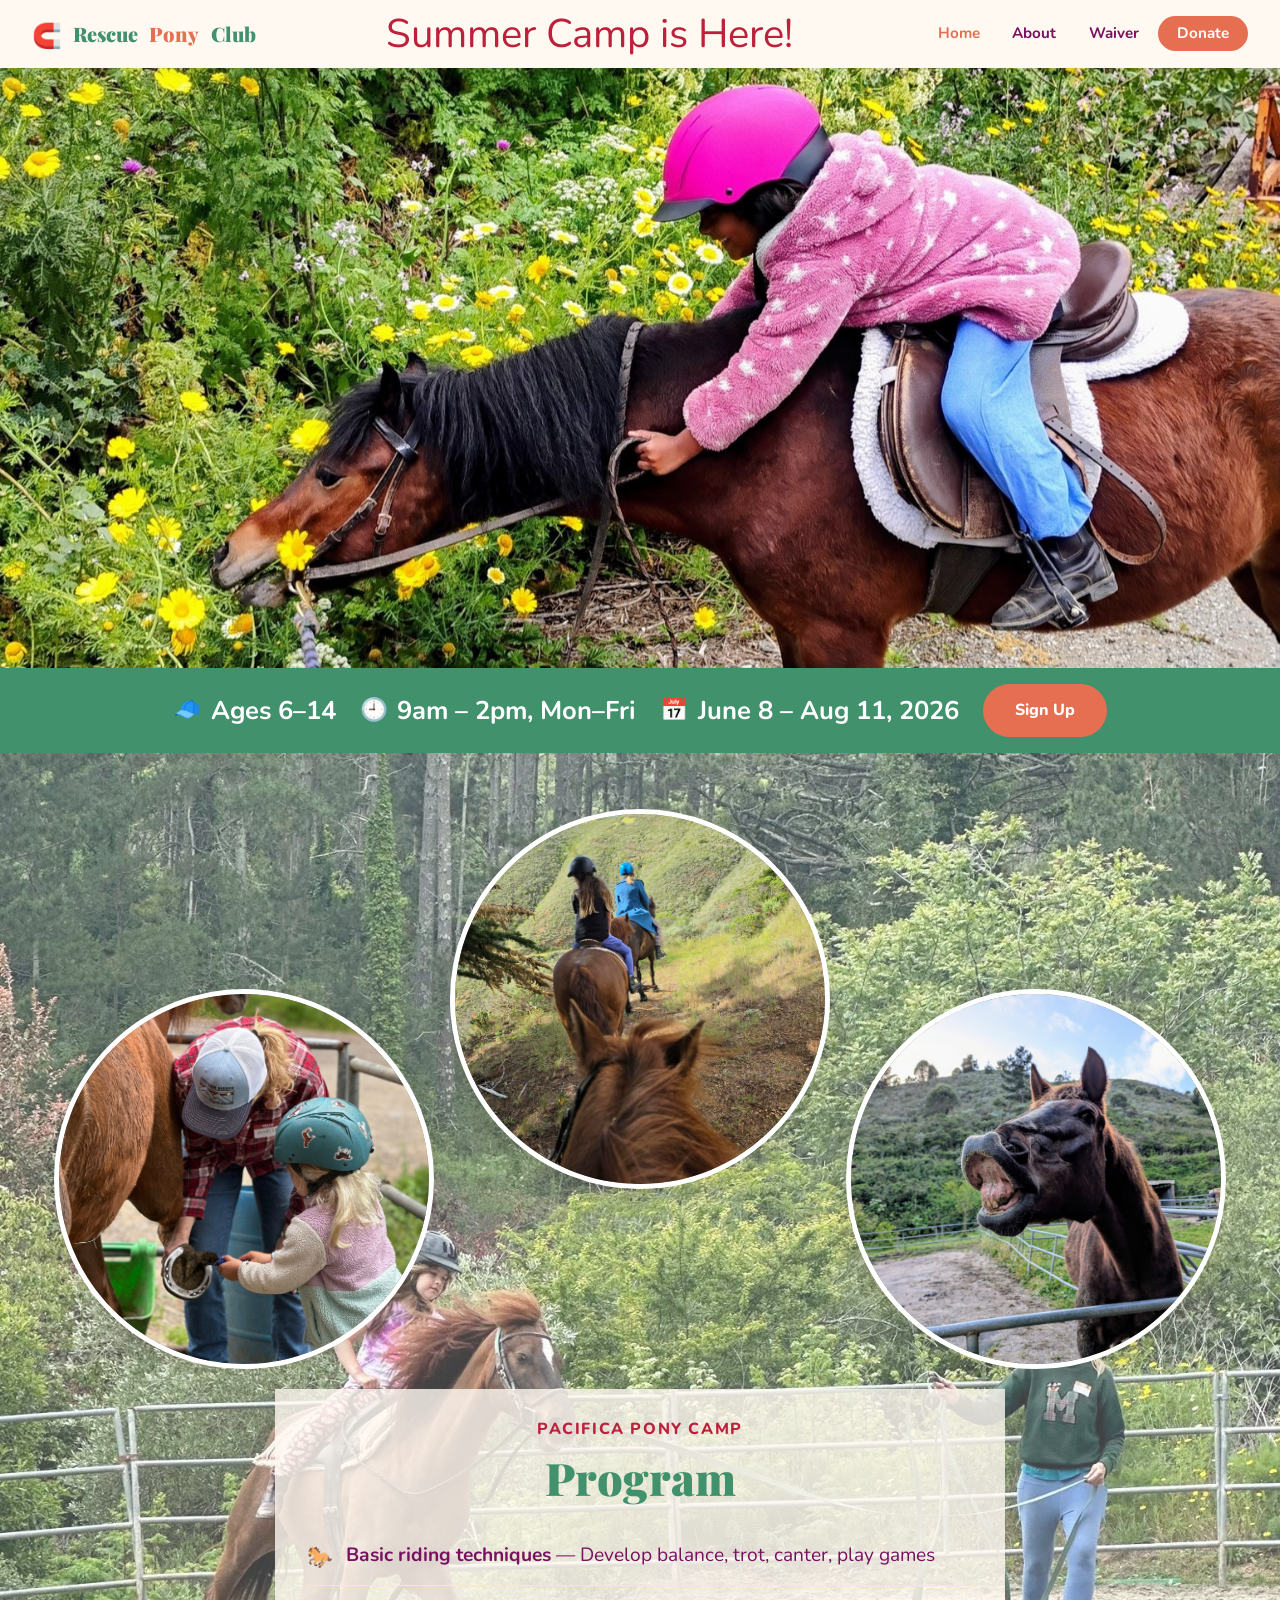
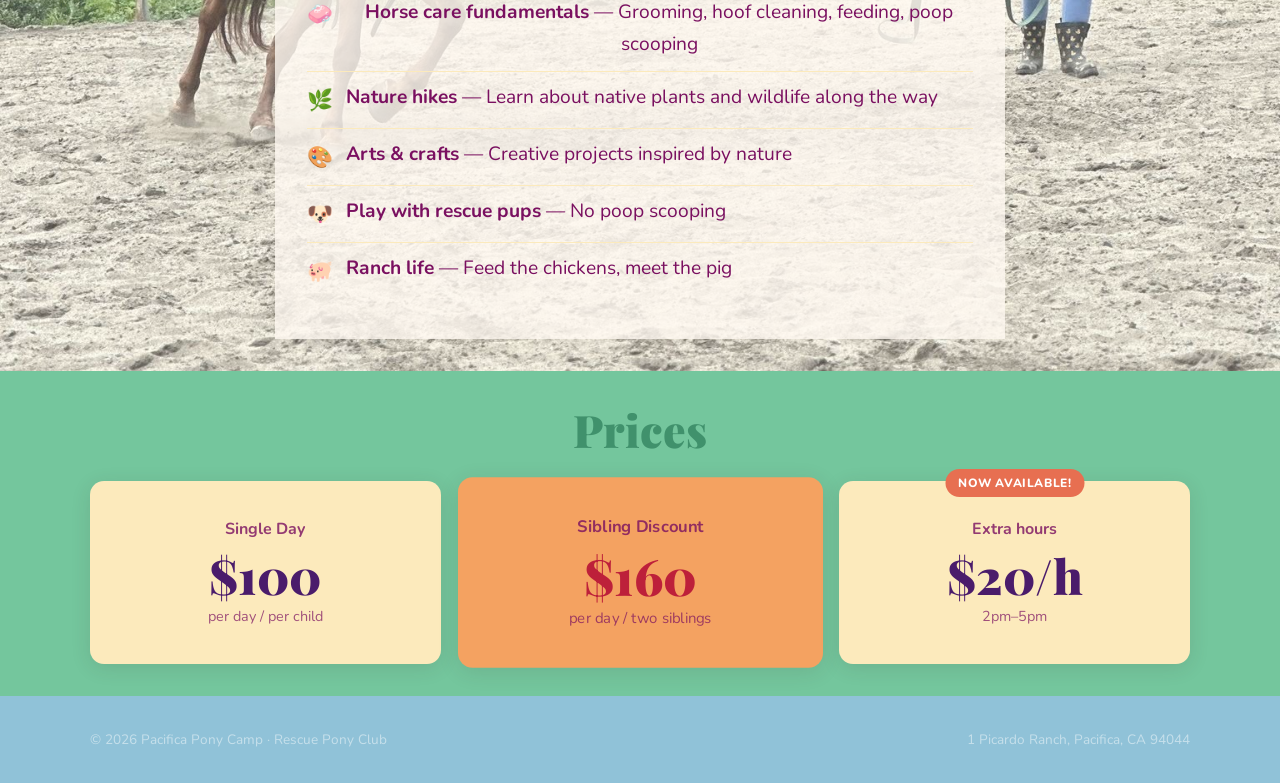
==== commit 4535f007: "update prices" ====
--- a/index.html
+++ b/index.html
@@ -111,15 +111,15 @@
             <div class="price-period">per day / per child</div>
           </a>
           <a href="signup.html" class="price-card featured">
-            <div class="price-badge">Best Value</div>
-            <div class="price-label">Full Week</div>
-            <div class="price-amount">$450</div>
-            <div class="price-period">Mon – Fri</div>
+            <div class="price-label">Sibling Discount</div>
+            <div class="price-amount">$160</div>
+            <div class="price-period">per day / two siblings</div>
           </a>
           <a href="signup.html" class="price-card">
-            <div class="price-label">Sibling Pair</div>
-            <div class="price-amount">$160</div>
-            <div class="price-period">per day / two siblings</div>
+            <div class="price-badge">Now available!</div>
+            <div class="price-label">Extra hours</div>
+            <div class="price-amount">$20/h</div>
+            <div class="price-period">2pm–5pm</div>
           </a>
         </div>
     </div>
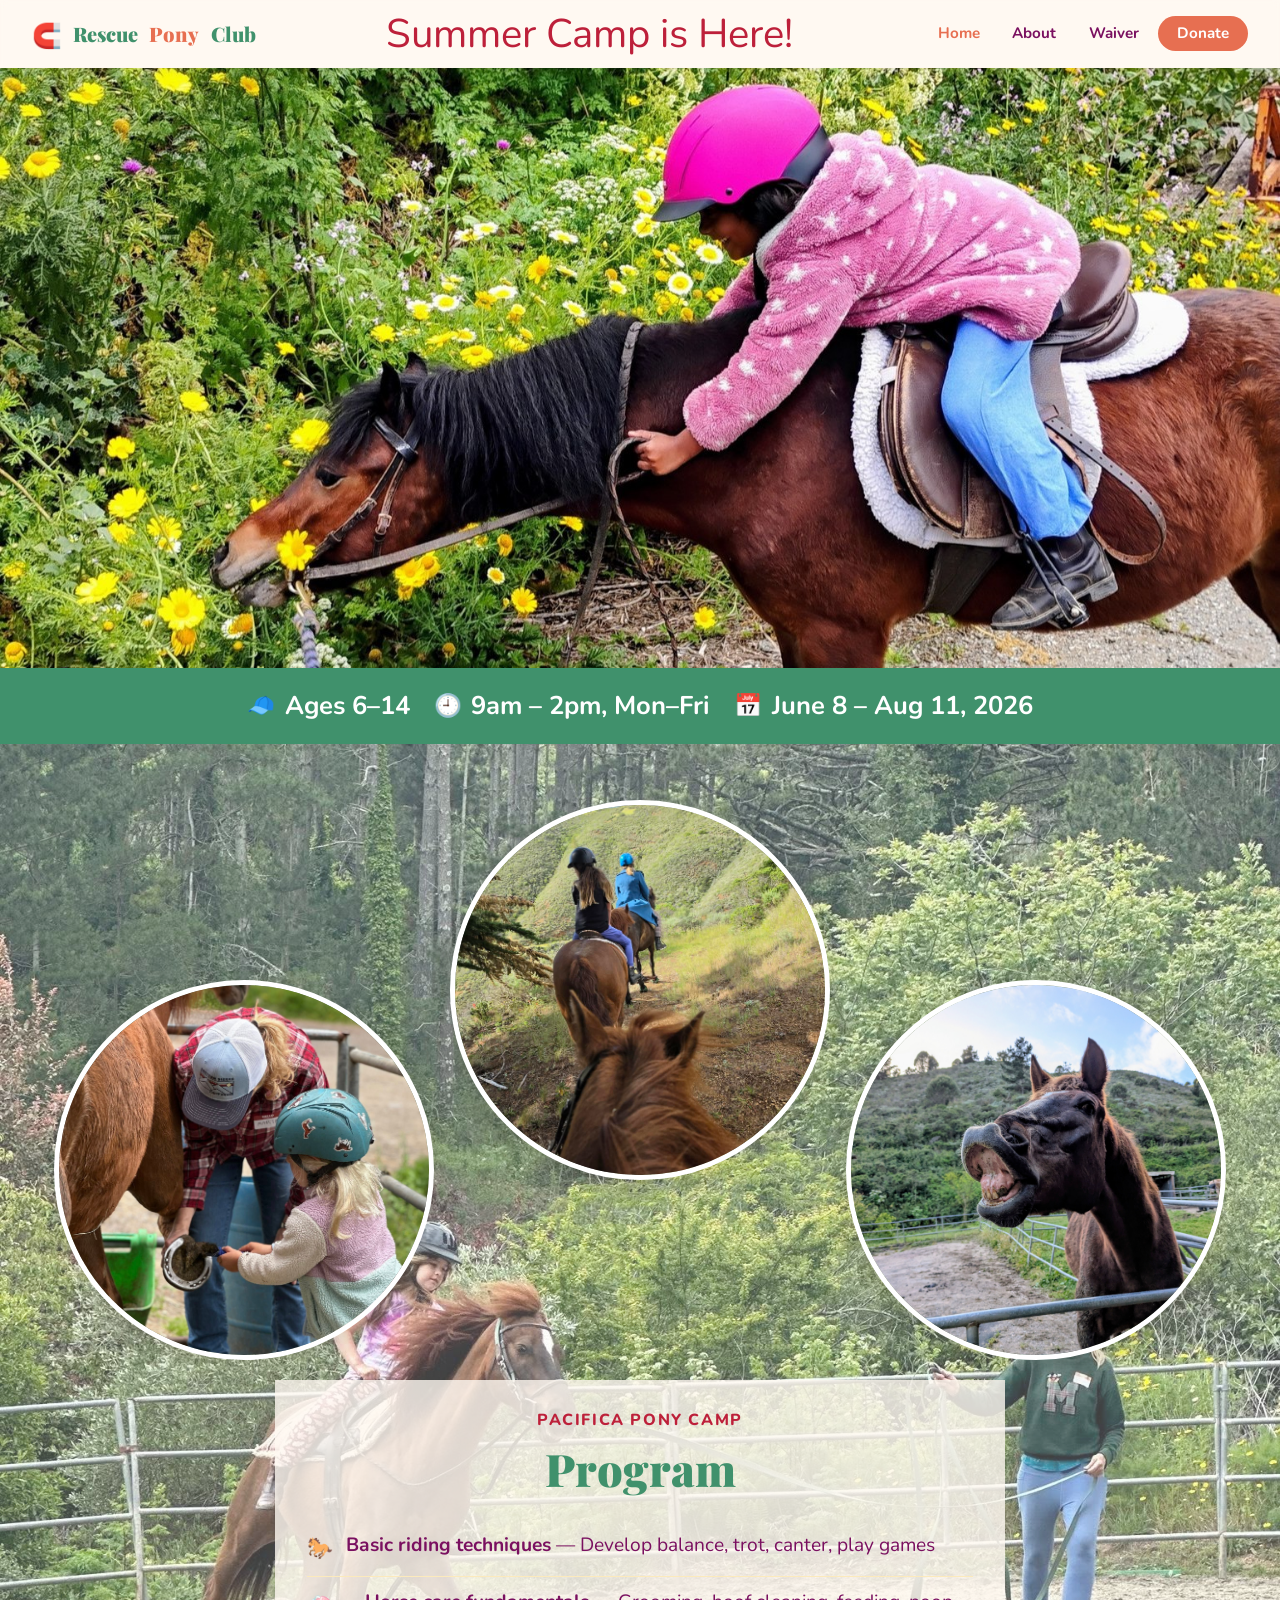
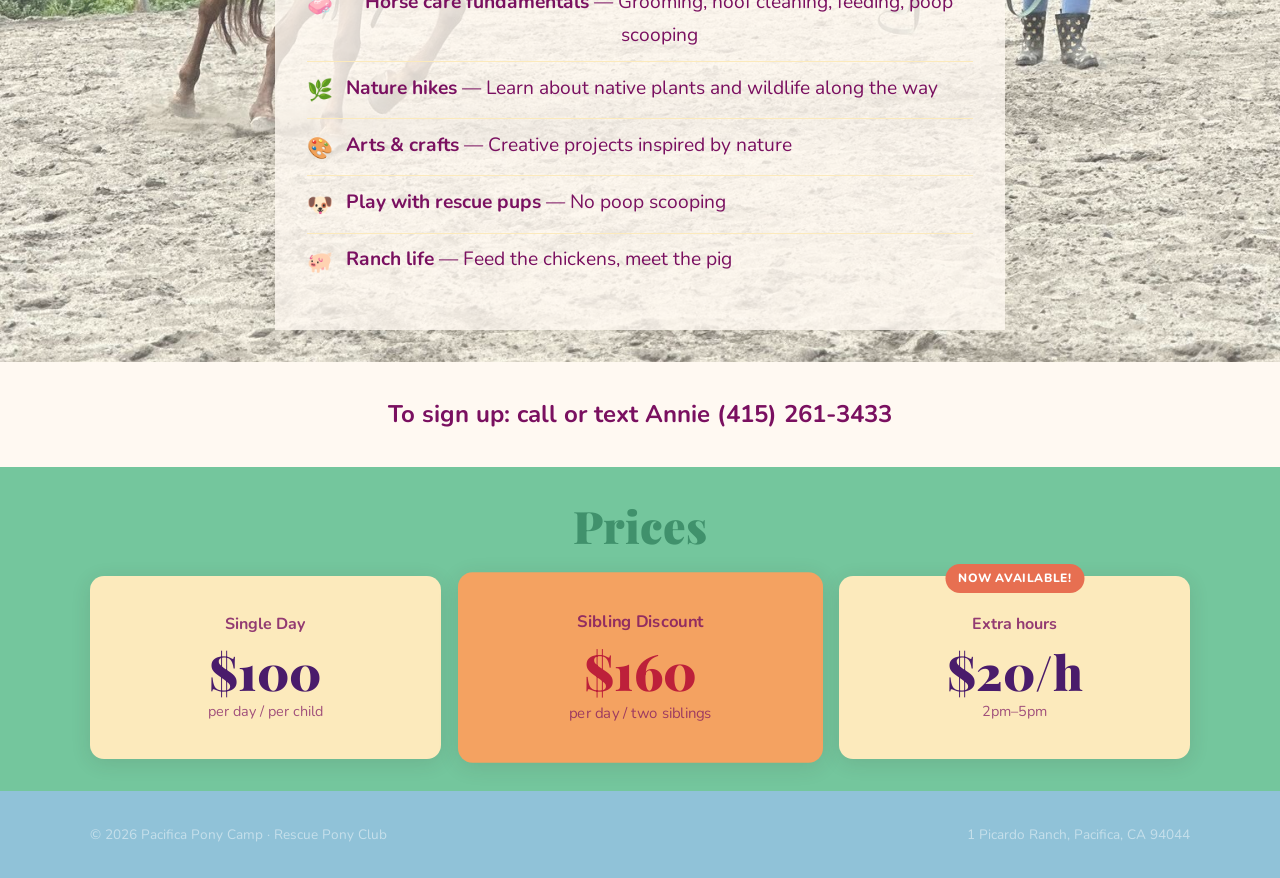
==== commit 984644e7: "remove sign up form" ====
--- a/index.html
+++ b/index.html
@@ -62,7 +62,6 @@
     <div class="info-item"><span class="info-icon">🧢</span> Ages 6–14</div>
     <div class="info-item"><span class="info-icon">🕘</span> 9am – 2pm, Mon–Fri</div>
     <div class="info-item"><span class="info-icon">📅</span> June 8 – Aug 11, 2026</div>
-    <a href="signup.html" class="btn btn-primary">Sign Up</a>
   </div>
 </div>
 
@@ -98,6 +97,16 @@
   </div>
 
 </div>
+
+<section class="enroll-section" id="enroll">
+    <div class="container">
+      <div class="text-center">
+        <h2>
+             To sign up: call or text Annie (415) 261-3433
+        </h2>
+      </div>
+    </div>
+  </section>
 
 <!-- ── Pricing ── -->
 <section class="pricing-section" id="pricing">
